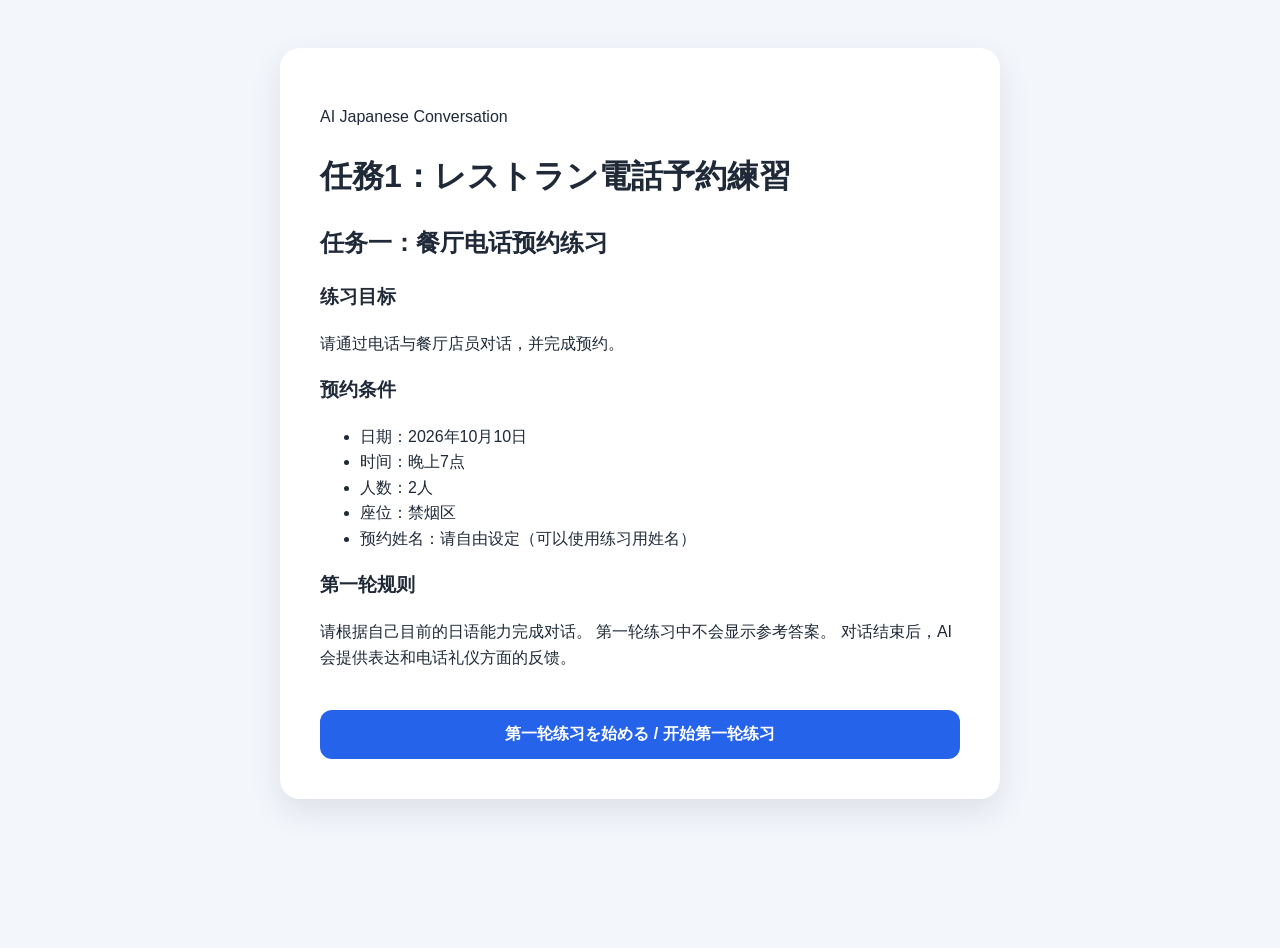
==== index.html @ 542d7bef "feat: add restaurant reservation task page" ====
<!DOCTYPE html>
<html lang="zh-CN">

<head>
    <meta charset="UTF-8">
    <meta name="viewport" content="width=device-width, initial-scale=1.0">
    <title>餐厅电话预约练习</title>
    <link rel="stylesheet" href="styles.css">
</head>

<body>
    <main>
        <header>
            <p>AI Japanese Conversation</p>
            <h1>任務1：レストラン電話予約練習</h1>
            <h2>任务一：餐厅电话预约练习</h2>
        </header>
        <section>
            <h3>练习目标</h3>
            <p>请通过电话与餐厅店员对话，并完成预约。</p>
        </section>
        <section>
            <h3>预约条件</h3>
            <ul>
                <li>日期：2026年10月10日</li>
                <li>时间：晚上7点</li>
                <li>人数：2人</li>
                <li>座位：禁烟区</li>
                <li>预约姓名：请自由设定（可以使用练习用姓名）</li>
            </ul>
        </section>
        <section>
            <h3>第一轮规则</h3>
            <p>
                请根据自己目前的日语能力完成对话。
                第一轮练习中不会显示参考答案。
                对话结束后，AI 会提供表达和电话礼仪方面的反馈。
            </p>
        </section>
        <button type="button">
            第一轮练习を始める / 开始第一轮练习
        </button>
    </main>
</body>

</html>
---- styles.css ----
* {
  box-sizing: border-box;
}

body {
  margin: 0;
  min-height: 100vh;
  font-family: -apple-system, BlinkMacSystemFont, "Segoe UI", "Noto Sans SC",
    "Noto Sans JP", sans-serif;
  line-height: 1.6;
  color: #1f2937;
  background-color: #f3f6fb;
}

main {
  width: min(720px, calc(100% - 32px));
  margin: 48px auto;
  padding: 40px;
  background-color: #ffffff;
  border-radius: 20px;
  box-shadow: 0 12px 32px rgba(31, 41, 55, 0.1);
}
button {
  width: 100%;
  margin-top: 24px;
  padding: 14px 20px;
  border: none;
  border-radius: 12px;
  color: #ffffff;
  background-color: #2563eb;
  font-size: 16px;
  font-weight: 700;
  cursor: pointer;
}

button:hover {
  background-color: #1d4ed8;
}
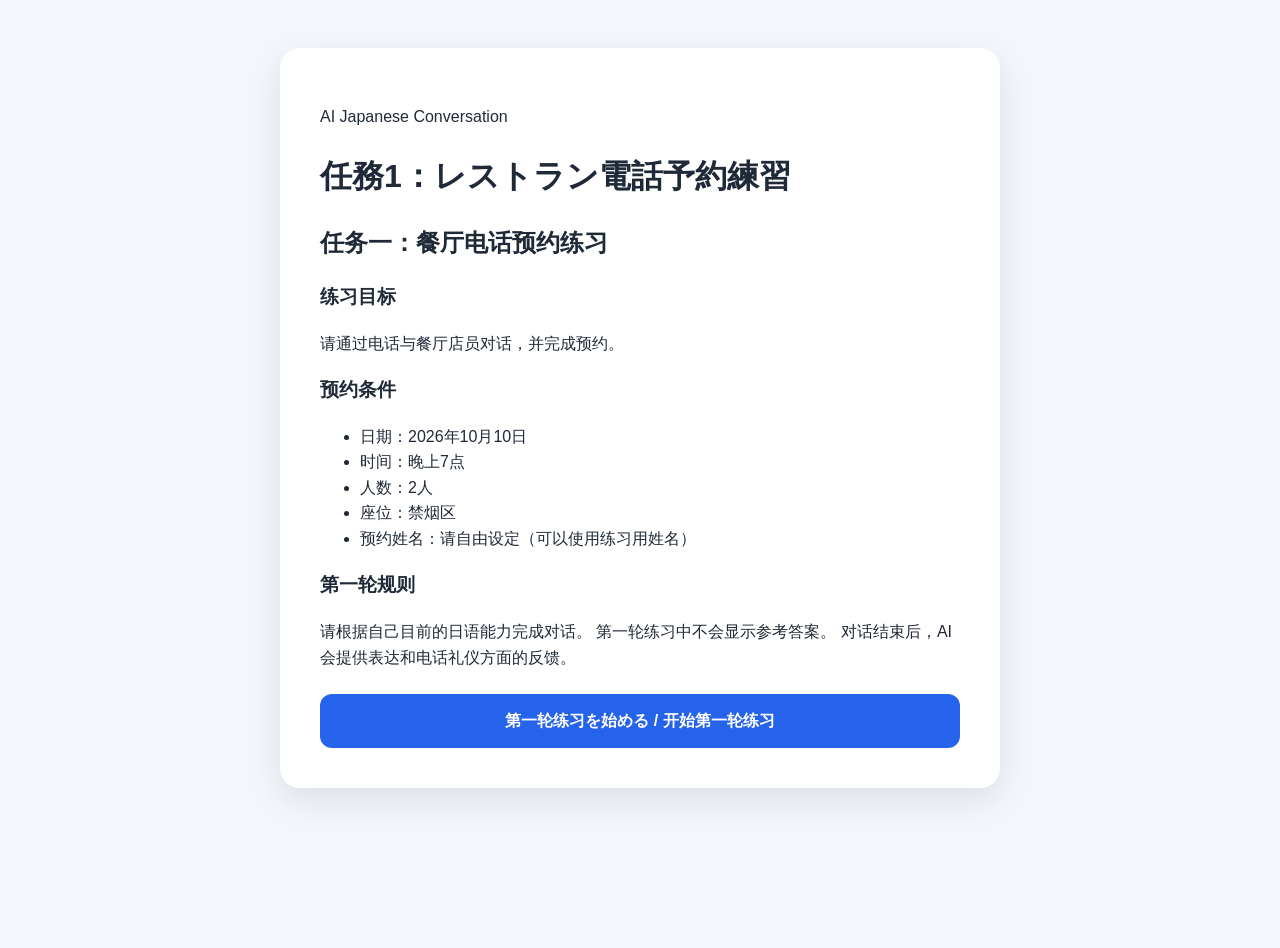
==== commit 6672aadf: "feat: add first-round conversation page" ====
--- a/index.html
+++ b/index.html
@@ -37,9 +37,9 @@
                 对话结束后，AI 会提供表达和电话礼仪方面的反馈。
             </p>
         </section>
-        <button type="button">
+        <a class="start-button" href="practice.html">
             第一轮练习を始める / 开始第一轮练习
-        </button>
+        </a>
     </main>
 </body>
 
--- a/styles.css
+++ b/styles.css
@@ -1,38 +1,97 @@
 * {
-  box-sizing: border-box;
+    box-sizing: border-box;
 }
 
 body {
-  margin: 0;
-  min-height: 100vh;
-  font-family: -apple-system, BlinkMacSystemFont, "Segoe UI", "Noto Sans SC",
-    "Noto Sans JP", sans-serif;
-  line-height: 1.6;
-  color: #1f2937;
-  background-color: #f3f6fb;
+    margin: 0;
+    min-height: 100vh;
+    font-family: -apple-system, BlinkMacSystemFont, "Segoe UI", "Noto Sans SC",
+        "Noto Sans JP", sans-serif;
+    line-height: 1.6;
+    color: #1f2937;
+    background-color: #f3f6fb;
 }
 
 main {
-  width: min(720px, calc(100% - 32px));
-  margin: 48px auto;
-  padding: 40px;
-  background-color: #ffffff;
-  border-radius: 20px;
-  box-shadow: 0 12px 32px rgba(31, 41, 55, 0.1);
-}
-button {
-  width: 100%;
-  margin-top: 24px;
-  padding: 14px 20px;
-  border: none;
-  border-radius: 12px;
-  color: #ffffff;
-  background-color: #2563eb;
-  font-size: 16px;
-  font-weight: 700;
-  cursor: pointer;
+    width: min(720px, calc(100% - 32px));
+    margin: 48px auto;
+    padding: 40px;
+    background-color: #ffffff;
+    border-radius: 20px;
+    box-shadow: 0 12px 32px rgba(31, 41, 55, 0.1);
 }
 
-button:hover {
-  background-color: #1d4ed8;
+button,
+.start-button {
+    display: block;
+    text-align: center;
+    text-decoration: none;
+    width: 100%;
+    margin-top: 24px;
+    padding: 14px 20px;
+    border: none;
+    border-radius: 12px;
+    color: #ffffff;
+    background-color: #2563eb;
+    font-size: 16px;
+    font-weight: 700;
+    cursor: pointer;
+}
+
+button:hover,
+.start-button:hover {
+    background-color: #1d4ed8;
+}
+
+.message-form {
+    margin-top: 24px;
+}
+
+.message-form label {
+    display: block;
+    margin-bottom: 8px;
+    font-weight: 700;
+}
+
+.message-form textarea {
+    width: 100%;
+    padding: 14px;
+    border: 1px solid #cbd5e1;
+    border-radius: 12px;
+    font: inherit;
+    resize: vertical;
+}
+
+.message-form textarea:focus {
+    border-color: #2563eb;
+    outline: 3px solid rgba(37, 99, 235, 0.15);
+}
+
+.chat-panel {
+    margin-top: 24px;
+    padding: 20px;
+    border: 1px solid #e2e8f0;
+    border-radius: 16px;
+    background-color: #f8fafc;
+}
+
+.message {
+    max-width: 85%;
+    padding: 14px 16px;
+    border-radius: 14px;
+}
+
+.employee-message {
+    background-color: #e8efff;
+}
+
+.speaker {
+    margin: 0 0 6px;
+    color: #475569;
+    font-size: 14px;
+    font-weight: 700;
+}
+
+.message p:last-child {
+    margin: 0;
 }
